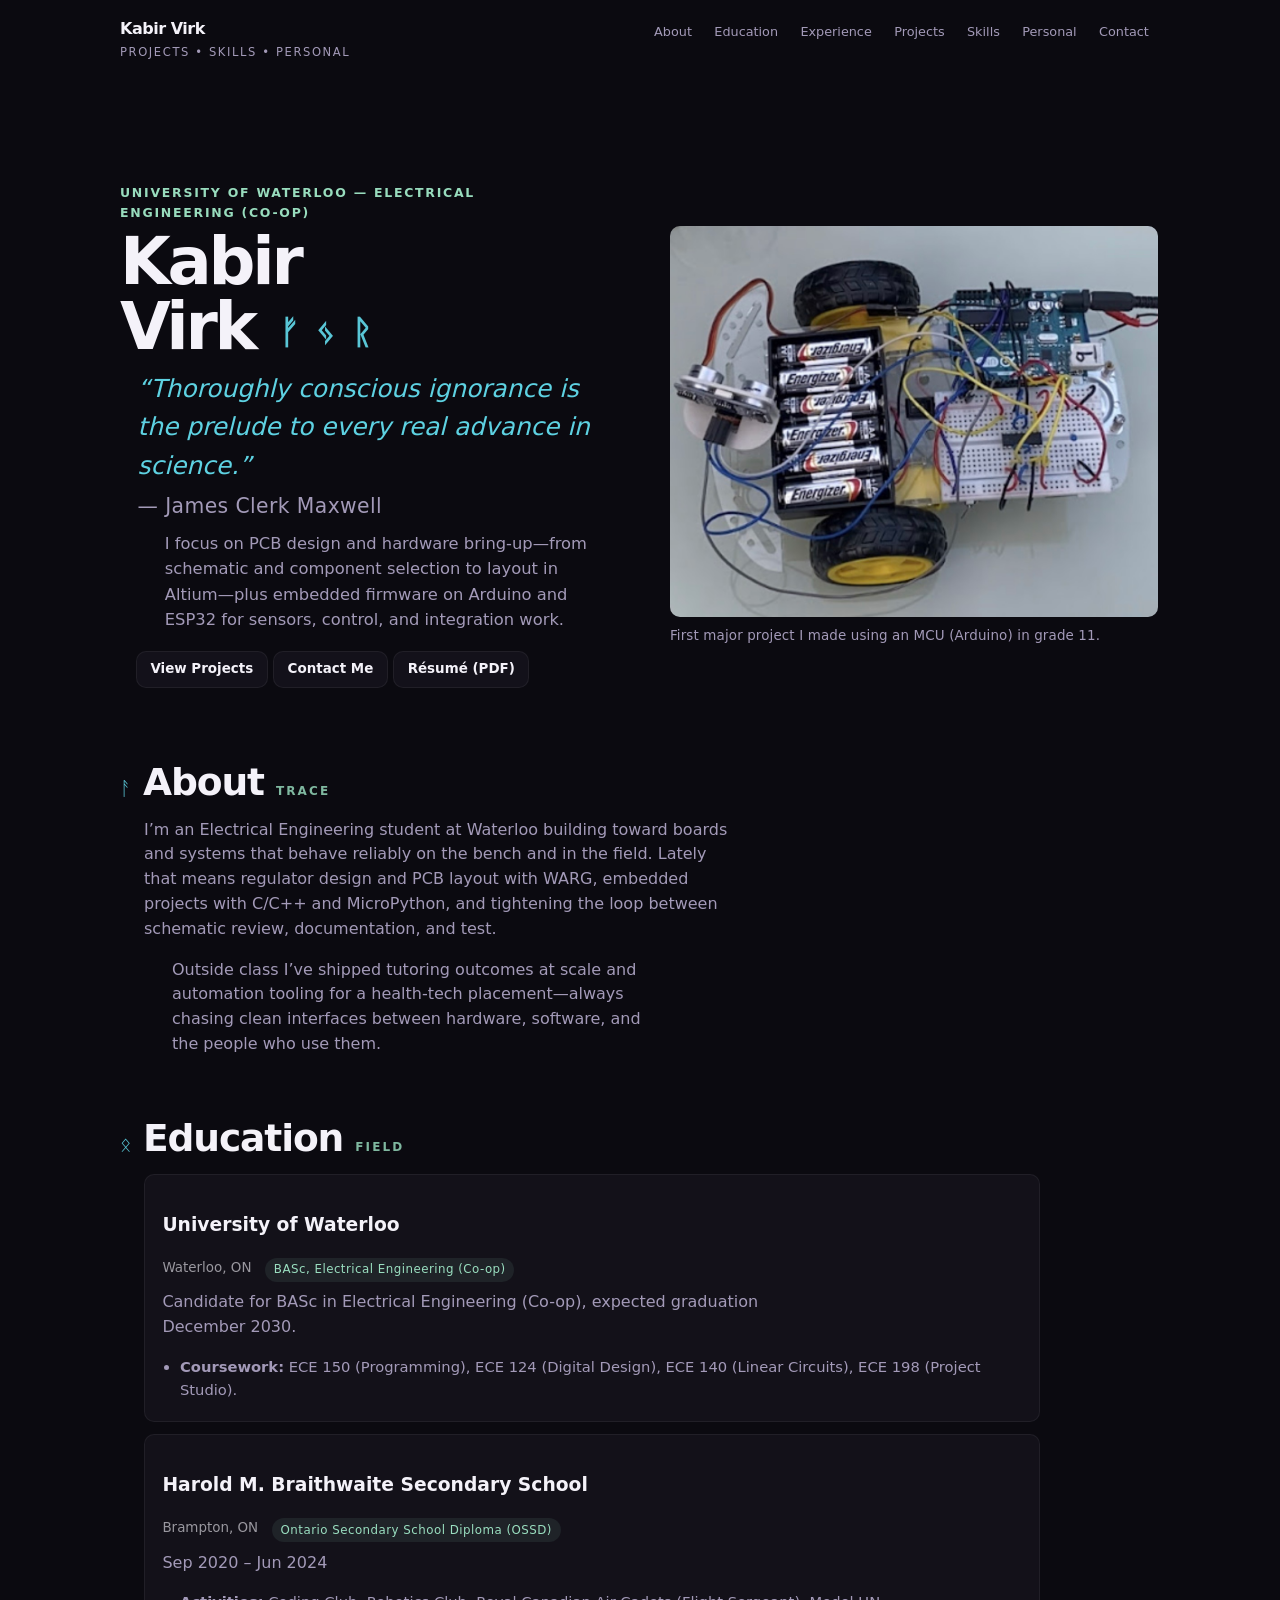
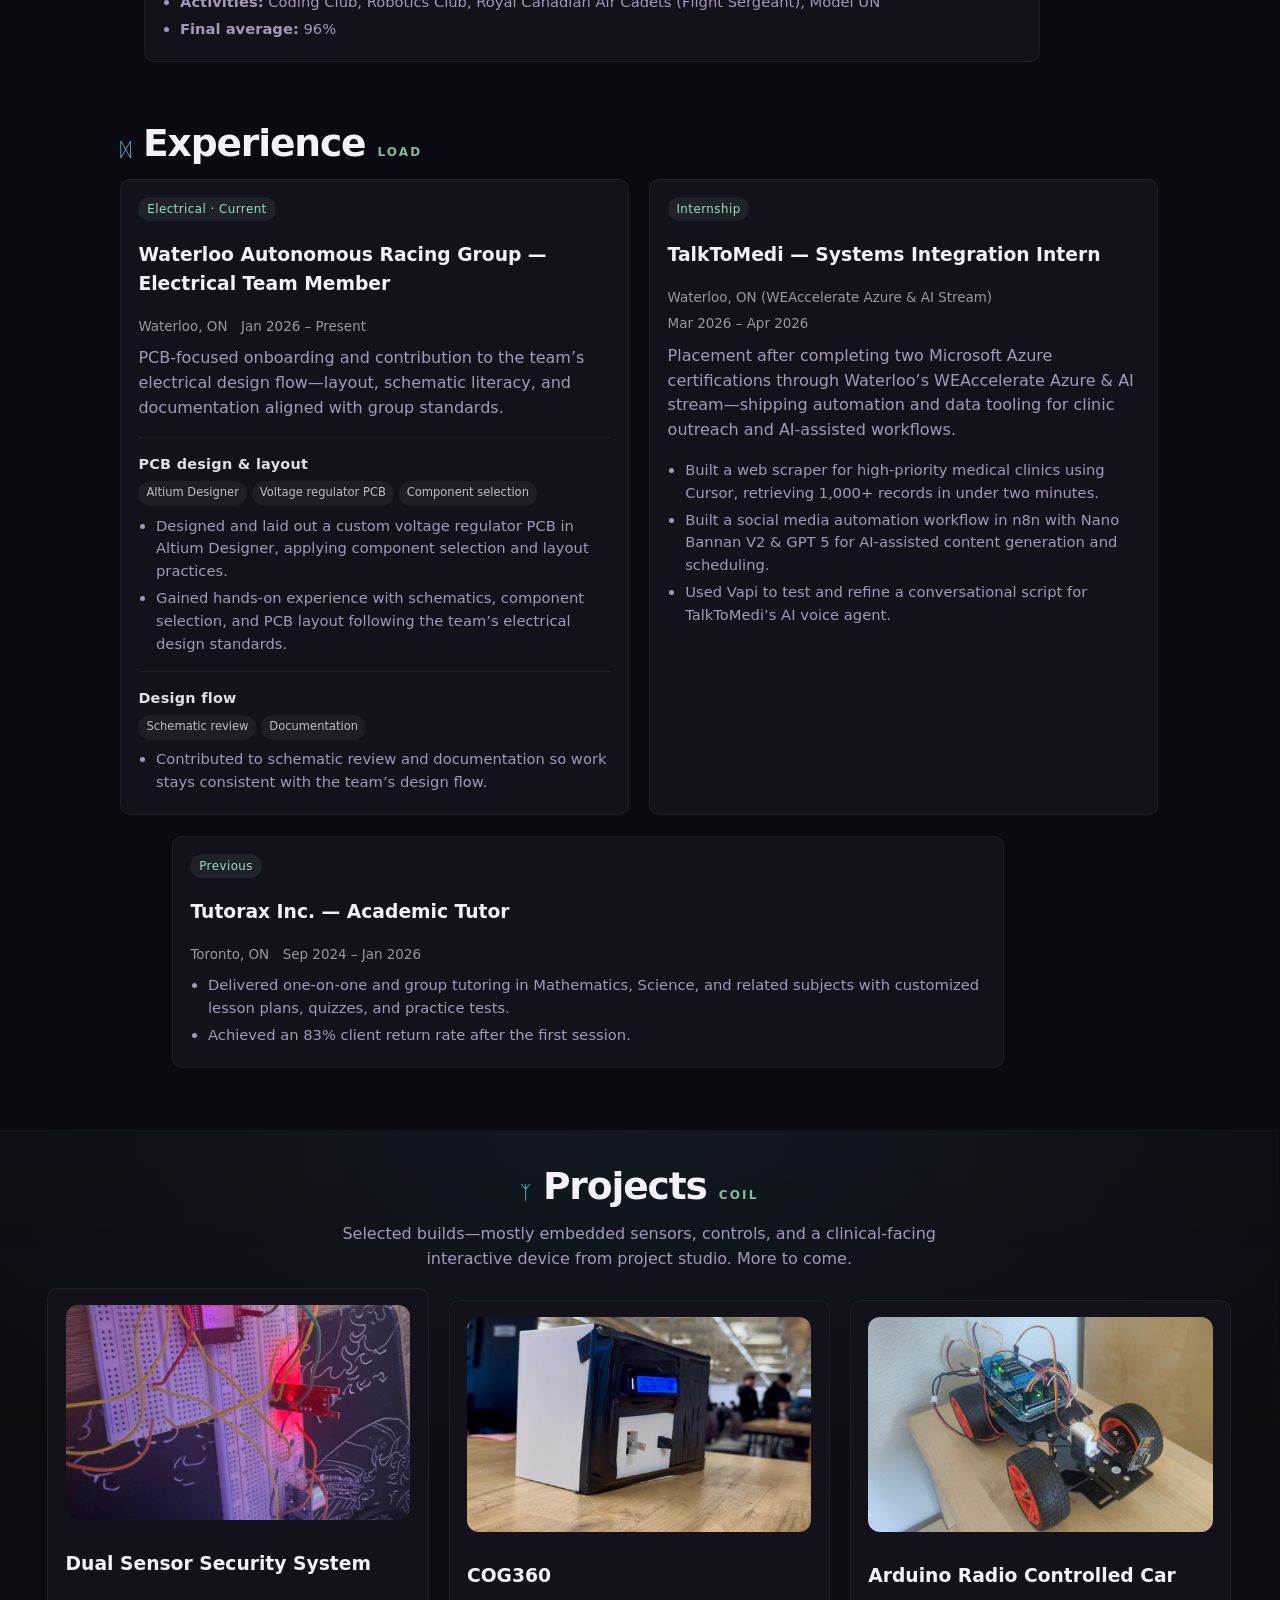
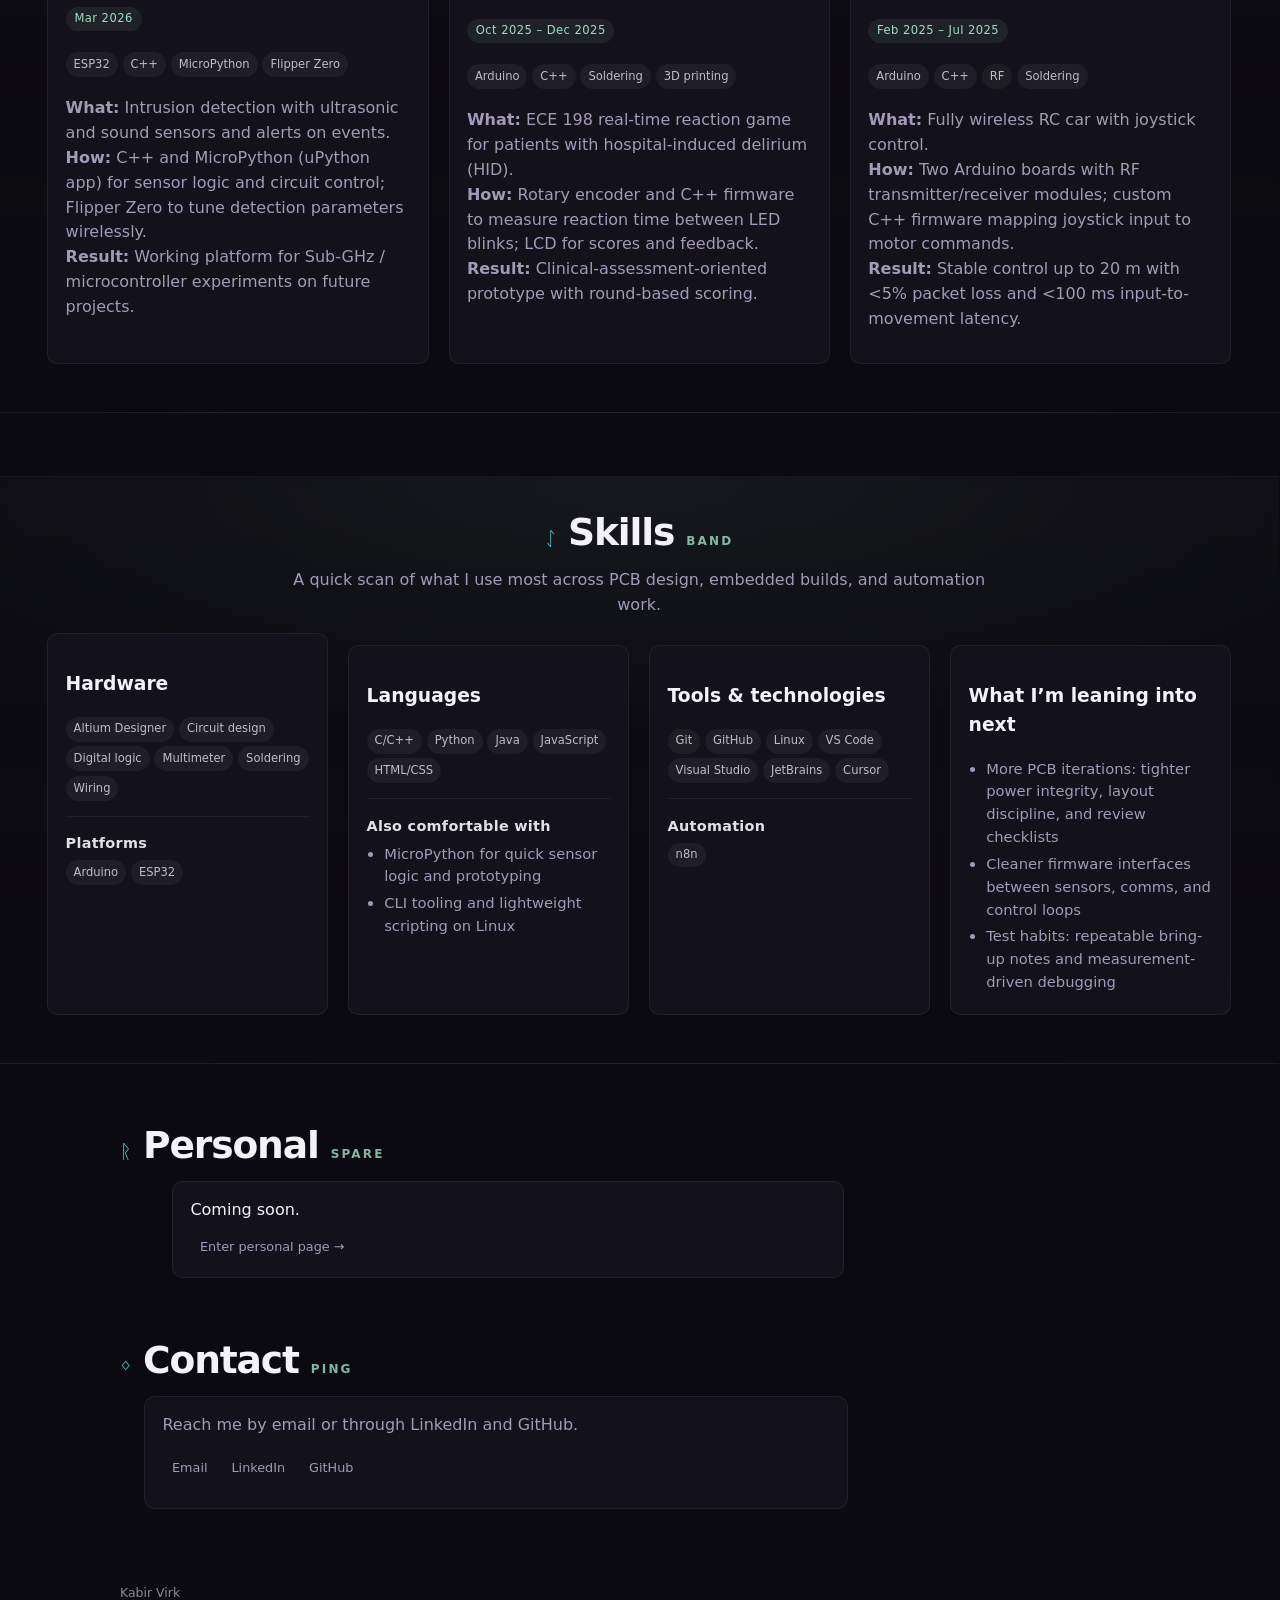
==== src/index.html @ e47cc68c "organized files" ====
<!DOCTYPE html>
<html lang="en">
<head>
  <meta charset="UTF-8"/>
  <meta name="viewport" content="width=device-width, initial-scale=1.0" />
  <title>Kabir Virk — Personal Portfolio</title>
  <link rel="icon" type="image/png" href="/images/favicon-96x96.png" sizes="96x96" />
  <link rel="icon" type="image/svg+xml" href="/images/favicon.svg" />
  <link rel="shortcut icon" href="/images/favicon.ico" />
  <link rel="apple-touch-icon" sizes="180x180" href="/images/apple-touch-icon.png" />
  <meta name="apple-mobile-web-app-title" content="Kabir Virk" />
  <link rel="manifest" href="/images/site.webmanifest" />
  <link rel="stylesheet" href="style.css" />
</head>
<body>
  <div class="wrap flow-nudge">
    <header>
      <div class="brand">
        <span class="logo">Kabir Virk</span>
        <span class="logo-sub">PROJECTS • SKILLS • PERSONAL</span>
      </div>
      <nav aria-label="Primary">
        <a class="nav-link" href="#about">About</a>
        <a class="nav-link" href="#education">Education</a>
        <a class="nav-link" href="#experience">Experience</a>
        <a class="nav-link" href="#projects">Projects</a>
        <a class="nav-link" href="#skills">Skills</a>
        <a class="nav-link" href="#personal">Personal</a>
        <a class="nav-link" href="#contact">Contact</a>
      </nav>
    </header>
    <section class="hero" aria-label="Introduction">
      <div class="hero-copy flow-nudge-alt">
        <p class="school-line">University of Waterloo — Electrical Engineering (Co-op)</p>
        <h1>
          Kabir<br />Virk
          <span class="sigil" aria-hidden="true">ᚠ ᛃ ᚱ</span> <!-- These runes are a cool thing ive seen on other websites,
          usually japenase lettering so i thought to use these ones -->
        </h1>
        <p class="quote">“Thoroughly conscious ignorance is the prelude to every real advance in science.”<br /><span class="quote-attrib">— James Clerk Maxwell</span></p>
        <p class="lede">
          I focus on PCB design and hardware bring-up—from schematic and component selection to layout in Altium—plus embedded firmware on Arduino and ESP32 for sensors, control, and integration work.
        </p>
        <div class="hero-actions">
          <a class="btn" href="#projects">View Projects</a>
          <a class="btn" href="#contact">Contact Me</a>
          <a class="btn" href="#">Résumé (PDF)</a>
        </div>
      </div>
      <div class="hero-visual">
        <figure class="hero-figure">
          <div class="hero-photo hero-photo--image zoomable" role="button" tabindex="0" aria-label="View hero image larger">
            <img
              src="../images/TEJ3.jpeg"
              alt="Grade 11 TEJ project—a hardware build using an Arduino microcontroller"
              width="1000"
              height="800"
              decoding="async"
            />
          </div>
          <figcaption class="hero-caption">
            First major project I made using an MCU (Arduino) in grade&nbsp;11.
          </figcaption>
        </figure>
      </div>
    </section>

    <main>
      <section id="about">
        <div class="section-head">
          <span class="sec-mark" aria-hidden="true">ᚨ</span>
          <h2>About</h2>
          <span class="section-tag">TRACE</span>
        </div>
        <p class="prose offset-1">
          I’m an Electrical Engineering student at Waterloo building toward boards and systems that behave reliably on the bench and in the field. Lately that means regulator design and PCB layout with WARG, embedded projects with C/C++ and MicroPython, and tightening the loop between schematic review, documentation, and test.
        </p>
        <p class="prose offset-2 narrow">
          Outside class I’ve shipped tutoring outcomes at scale and automation tooling for a health-tech placement—always chasing clean interfaces between hardware, software, and the people who use them.
        </p>
      </section>

      <section id="education">
        <div class="section-head">
          <span class="sec-mark" aria-hidden="true">ᛟ</span>
          <h2>Education</h2>
          <span class="section-tag">FIELD</span>
        </div>
        <div class="offset-1" style="max-width: 56rem;">
          <article class="card">
            <h3>University of Waterloo</h3>
            <div class="meta-row">
              <span>Waterloo, ON</span>
              <span class="pill">BASc, Electrical Engineering (Co-op)</span>
            </div>
            <p class="prose">
              Candidate for BASc in Electrical Engineering (Co-op), expected graduation December 2030.
            </p>
            <ul class="detail" style="margin-top: 0.65rem;">
              <li><strong>Coursework:</strong> ECE 150 (Programming), ECE 124 (Digital Design), ECE 140 (Linear Circuits), ECE 198 (Project Studio).</li>
            </ul>
          </article>
          <article class="card">
            <h3>Harold M. Braithwaite Secondary School</h3>
            <div class="meta-row">
              <span>Brampton, ON</span>
              <span class="pill">Ontario Secondary School Diploma (OSSD)</span>
            </div>
            <p class="prose">Sep 2020 – Jun 2024</p>
            <ul class="detail" style="margin-top: 0.65rem;">
              <li><strong>Activities:</strong> Coding Club, Robotics Club, Royal Canadian Air Cadets (Flight Sergeant), Model UN</li>
              <li><strong>Final average:</strong> 96%</li>
            </ul>
          </article>
        </div>
      </section>
      <section id="experience">
        <div class="section-head">
          <span class="sec-mark" aria-hidden="true">ᛞ</span>
          <h2>Experience</h2>
          <span class="section-tag">LOAD</span>
        </div>

        <div class="experience-top">
        <article class="card">
          <span class="pill">Electrical · Current</span>
          <h3>Waterloo Autonomous Racing Group — Electrical Team Member</h3>
          <div class="meta-row">
            <span>Waterloo, ON</span>
            <span>Jan 2026 – Present</span>
          </div>

          <p class="prose">
            PCB-focused onboarding and contribution to the team’s electrical design flow—layout, schematic literacy, and documentation aligned with group standards.
          </p>

          <div class="subblock">
            <h4>PCB design & layout</h4>
            <div class="tag-row">
              <span class="tag">Altium Designer</span>
              <span class="tag">Voltage regulator PCB</span>
              <span class="tag">Component selection</span>
            </div>
            <ul class="detail">
              <li>Designed and laid out a custom voltage regulator PCB in Altium Designer, applying component selection and layout practices.</li>
              <li>Gained hands-on experience with schematics, component selection, and PCB layout following the team’s electrical design standards.</li>
            </ul>
          </div>

          <div class="subblock">
            <h4>Design flow</h4>
            <div class="tag-row">
              <span class="tag">Schematic review</span>
              <span class="tag">Documentation</span>
            </div>
            <ul class="detail">
              <li>Contributed to schematic review and documentation so work stays consistent with the team’s design flow.</li>
            </ul>
          </div>
        </article>

        <article class="card">
          <span class="pill">Internship</span>
          <h3>TalkToMedi — Systems Integration Intern</h3>
          <div class="meta-row">
            <span>Waterloo, ON (WEAccelerate Azure &amp; AI Stream)</span>
            <span>Mar 2026 – Apr 2026</span>
          </div>
          <p class="prose">
            Placement after completing two Microsoft Azure certifications through Waterloo’s WEAccelerate Azure &amp; AI stream—shipping automation and data tooling for clinic outreach and AI-assisted workflows.
          </p>
          <ul class="detail">
            <li>Built a web scraper for high-priority medical clinics using Cursor, retrieving 1,000+ records in under two minutes.</li>
            <li>Built a social media automation workflow in n8n with Nano Bannan V2 &amp; GPT 5 for AI-assisted content generation and scheduling.</li>
            <li>Used Vapi to test and refine a conversational script for TalkToMedi’s AI voice agent.</li>
          </ul>
        </article>
        </div>

        <article class="card experience-third offset-2" style="max-width: 52rem;">
          <span class="pill">Previous</span>
          <h3>Tutorax Inc. — Academic Tutor</h3>
          <div class="meta-row">
            <span>Toronto, ON</span>
            <span>Sep 2024 – Jan 2026</span>
          </div>
          <ul class="detail">
            <li>Delivered one-on-one and group tutoring in Mathematics, Science, and related subjects with customized lesson plans, quizzes, and practice tests.</li>
            <li>Achieved an 83% client return rate after the first session.</li>
          </ul>
        </article>
      </section>

      <section id="projects" class="section-projects-band" aria-labelledby="projects-heading">
        <div class="section-projects-inner">
        <div class="section-head">
          <span class="sec-mark" aria-hidden="true">ᛉ</span>
          <h2 id="projects-heading">Projects</h2>
          <span class="section-tag">COIL</span>
        </div>

        <p class="prose projects-lede">
          Selected builds—mostly embedded sensors, controls, and a clinical-facing interactive device from project studio. More to come.
        </p>

        <div class="grid projects-grid">
          <article class="card project">
            <div class="thumb thumb--image zoomable" role="button" tabindex="0" aria-label="View project image larger: Dual Sensor Security System">
              <img
                src="../images/security.jpeg"
                alt="Dual sensor security system prototype with ultrasonic and audio sensing"
                width="800"
                height="500"
                loading="lazy"
                decoding="async"
              />
            </div>
            <h3>Dual Sensor Security System</h3>
            <div class="meta-row" style="margin-bottom: 0.35rem;">
              <span class="pill" style="font-size: 0.72rem;">Mar 2026</span>
            </div>
            <div class="tag-row">
              <span class="tag">ESP32</span>
              <span class="tag">C++</span>
              <span class="tag">MicroPython</span>
              <span class="tag">Flipper Zero</span>
            </div>
            <p class="prose">
              <strong>What:</strong> Intrusion detection with ultrasonic and sound sensors and alerts on events.<br />
              <strong>How:</strong> C++ and MicroPython (uPython app) for sensor logic and circuit control; Flipper Zero to tune detection parameters wirelessly.<br />
              <strong>Result:</strong> Working platform for Sub-GHz / microcontroller experiments on future projects.
            </p>
          </article>

          <article class="card project">
            <div class="thumb thumb--image zoomable" role="button" tabindex="0" aria-label="View project image larger: COG360">
              <img
                src="../images/Cog360.jpeg"
                alt="COG360 reaction-time game device with rotary encoder and display"
                width="800"
                height="500"
                loading="lazy"
                decoding="async"
              />
            </div>
            <h3>COG360</h3>
            <div class="meta-row" style="margin-bottom: 0.35rem;">
              <span class="pill" style="font-size: 0.72rem;">Oct 2025 – Dec 2025</span>
            </div>
            <div class="tag-row">
              <span class="tag">Arduino</span>
              <span class="tag">C++</span>
              <span class="tag">Soldering</span>
              <span class="tag">3D printing</span>
            </div>
            <p class="prose">
              <strong>What:</strong> ECE 198 real-time reaction game for patients with hospital-induced delirium (HID).<br />
              <strong>How:</strong> Rotary encoder and C++ firmware to measure reaction time between LED blinks; LCD for scores and feedback.<br />
              <strong>Result:</strong> Clinical-assessment-oriented prototype with round-based scoring.
            </p>
          </article>

          <article class="card project">
            <div class="thumb thumb--image zoomable" role="button" tabindex="0" aria-label="View project image larger: Arduino Radio Controlled Car">
              <img
                src="../images/Radio.jpeg"
                alt="Arduino-based radio controlled car build"
                width="800"
                height="500"
                loading="lazy"
                decoding="async"
              />
            </div>
            <h3>Arduino Radio Controlled Car</h3>
            <div class="meta-row" style="margin-bottom: 0.35rem;">
              <span class="pill" style="font-size: 0.72rem;">Feb 2025 – Jul 2025</span>
            </div>
            <div class="tag-row">
              <span class="tag">Arduino</span>
              <span class="tag">C++</span>
              <span class="tag">RF</span>
              <span class="tag">Soldering</span>
            </div>
            <p class="prose">
              <strong>What:</strong> Fully wireless RC car with joystick control.<br />
              <strong>How:</strong> Two Arduino boards with RF transmitter/receiver modules; custom C++ firmware mapping joystick input to motor commands.<br />
              <strong>Result:</strong> Stable control up to 20&nbsp;m with &lt;5% packet loss and &lt;100&nbsp;ms input-to-movement latency.
            </p>
          </article>
        </div>
        </div>
      </section>

      <section id="skills" class="section-skills-band" aria-labelledby="skills-heading">
        <div class="section-skills-inner">
          <div class="section-head">
            <span class="sec-mark" aria-hidden="true">ᛇ</span>
            <h2 id="skills-heading">Skills</h2>
            <span class="section-tag">BAND</span>
          </div>

          <p class="prose skills-lede">
            A quick scan of what I use most across PCB design, embedded builds, and automation work.
          </p>

          <div class="grid skills-grid">
            <div class="card">
              <h3>Hardware</h3>
              <div class="tag-row">
                <span class="tag">Altium Designer</span>
                <span class="tag">Circuit design</span>
                <span class="tag">Digital logic</span>
                <span class="tag">Multimeter</span>
                <span class="tag">Soldering</span>
                <span class="tag">Wiring</span>
              </div>
              <div class="subblock">
                <h4>Platforms</h4>
                <div class="tag-row" style="margin-bottom: 0;">
                  <span class="tag">Arduino</span>
                  <span class="tag">ESP32</span>
                </div>
              </div>
            </div>

            <div class="card">
              <h3>Languages</h3>
              <div class="tag-row">
                <span class="tag">C/C++</span>
                <span class="tag">Python</span>
                <span class="tag">Java</span>
                <span class="tag">JavaScript</span>
                <span class="tag">HTML/CSS</span>
              </div>
              <div class="subblock">
                <h4>Also comfortable with</h4>
                <ul class="detail" style="margin-top: 0.35rem;">
                  <li>MicroPython for quick sensor logic and prototyping</li>
                  <li>CLI tooling and lightweight scripting on Linux</li>
                </ul>
              </div>
            </div>

            <div class="card">
              <h3>Tools &amp; technologies</h3>
              <div class="tag-row">
                <span class="tag">Git</span>
                <span class="tag">GitHub</span>
                <span class="tag">Linux</span>
                <span class="tag">VS Code</span>
                <span class="tag">Visual Studio</span>
                <span class="tag">JetBrains</span>
                <span class="tag">Cursor</span>
              </div>
              <div class="subblock">
                <h4>Automation</h4>
                <div class="tag-row" style="margin-bottom: 0;">
                  <span class="tag">n8n</span>
                </div>
              </div>
            </div>

            <div class="card">
              <h3>What I’m leaning into next</h3>
              <ul class="detail" style="margin-top: 0.35rem;">
                <li>More PCB iterations: tighter power integrity, layout discipline, and review checklists</li>
                <li>Cleaner firmware interfaces between sensors, comms, and control loops</li>
                <li>Test habits: repeatable bring-up notes and measurement-driven debugging</li>
              </ul>
            </div>
          </div>
        </div>
      </section>

      <section id="personal">
        <div class="section-head">
          <span class="sec-mark" aria-hidden="true">ᚱ</span>
          <h2>Personal</h2>
          <span class="section-tag">SPARE</span>
        </div>
        <div class="card offset-2" style="max-width: 42rem;">
          <p style="margin:0 0 0.55rem;">Coming soon.</p>
          <a class="nav-link" href="personal.html" aria-label="Open personal page">
            Enter personal page &rarr;
          </a>
        </div>
      </section>

      <section id="contact">
        <div class="section-head">
          <span class="sec-mark" aria-hidden="true">ᛜ</span>
          <h2>Contact</h2>
          <span class="section-tag">PING</span>
        </div>
        <div class="card offset-1" style="max-width: 44rem;">
          <p class="prose">Reach me by email or through LinkedIn and GitHub.</p>
          <div class="tag-row">
            <a class="nav-link" href="mailto:kabir.virk@uwaterloo.ca">Email</a>
            <a class="nav-link" href="https://linkedin.com/in/kabir-virk" rel="noopener noreferrer">LinkedIn</a>
            <a class="nav-link" href="https://github.com/kabirvirk1206" rel="noopener noreferrer">GitHub</a>
          </div>
        </div>
      </section>
    </main>

    <footer>
      <p class="footer-note">Kabir Virk </p>
    </footer>
  </div>

  <dialog id="photo-lightbox" class="photo-lightbox" aria-label="Expanded photo">
    <div class="photo-lightbox-panel">
      <button type="button" class="photo-lightbox-close" aria-label="Close">&times;</button>
      <img class="photo-lightbox-img" src="" alt="" tabindex="-1" />
      <p class="photo-lightbox-caption" hidden></p>
    </div>
  </dialog>

  <script src="script.js"></script>
</body>
</html>
---- src/style.css ----
:root {
    --bg: #0b0a10;
    --bg-elevated: #14121b;
    --text: #f4f2f9;
    --text-muted: #a39ab8;
    --accent: #a7f3d0;
    --accent-dim: #67e8f9;
    --accent-soft: rgba(103, 232, 249, 0.14);
    --radius: 10px;
    --font: system-ui, -apple-system, "Segoe UI", Roboto, sans-serif;
    --max: 1080px;
  }

  *, *::before, *::after { 
    box-sizing: border-box; 
}

  body {
    margin: 0;
    font-family: var(--font);
    background: var(--bg);
    color: var(--text);
    line-height: 1.55;
    -webkit-font-smoothing: antialiased;
    overflow-x: clip;
  }

  /* Prevent oversized media from widening layout (grid/flex min-width:auto) */
  img,
  video {
    max-width: 100%;
    height: auto;
  }

  a { 
    
    color: inherit; text-decoration: none; 

}

  .wrap {
    max-width: var(--max);
    margin: 0 auto;
    padding: 0 1.35rem 3.75rem;
  }


  .flow-nudge { 

    padding-left: clamp(0px, 3vw, 1.25rem);

}
  .flow-nudge-alt {
    
    padding-right: clamp(0px, 4vw, 2rem); margin-left: auto;

}

  header {
    padding: 1.05rem 0;
    display: flex;
    align-items: flex-start;
    justify-content: space-between;
    gap: 1rem;
    flex-wrap: wrap;
  }

  .brand { 
    
    display: flex; flex-direction: column; gap: 0.15rem; 

}
  .logo { 
    
    font-weight: 720; letter-spacing: -0.03em; font-size: 1rem; 

}
  .logo-sub {
    font-size: 0.72rem;
    letter-spacing: 0.14em;
    text-transform: uppercase;
    color: var(--text-muted);
  }

  nav {
    display: flex;
    flex-wrap: wrap;
    gap: 0.2rem;
    justify-content: flex-end;
    max-width: min(100%, 42rem);
  }

  /* ensures we get the hover effect*/
  .nav-link {
    display: inline-block;
    padding: 0.32rem 0.6rem;
    border-radius: 6px;
    color: var(--text-muted);
    font-size: 0.8rem;
    font-weight: 520;
    transition: color 0.12s ease, background 0.12s ease, transform 0.12s ease;
  }

  .nav-link:hover, .nav-link:focus-visible {
    color: var(--text);
    background: var(--accent-soft);
    outline: none;
    transform: translateY(-1px);
  }

  .hero {
    display: grid;
    gap: 1.85rem;
    padding: 2.65rem 0 0.75rem;
    align-items: start;
  }

  .hero-copy,
  .hero-visual {
    /* Critical: lets columns shrink below intrinsic image/min-content width */
    min-width: 0;
    max-width: 100%;
  }

  .hero-visual {
    justify-self: stretch;
  }

  @media (min-width: 920px) {
    .hero {
      grid-template-columns: minmax(0, 1.02fr) minmax(0, 0.98fr);
      gap: 2.6rem;
      align-items: center;
    }
    
    /* ensures the visual is on the right and the copy is on the left*/
    .hero-visual { order: 2; }
    .hero-copy { order: 1; }
  }

  .school-line {
    margin: 0 0 0.45rem;
    font-size: 0.78rem;
    font-weight: 700;
    letter-spacing: 0.14em;
    text-transform: uppercase;
    color: rgba(167, 243, 208, 0.9);
  }

  h1 {
    margin: 0 0 0.35rem;
    font-size: clamp(2.6rem, 7vw, 4.1rem);
    font-weight: 780;
    letter-spacing: -0.05em;
    line-height: 0.98;
    max-width: 12ch;
  }

  .sigil {
    display: inline-flex;
    gap: 0.45rem;
    margin-left: 0.25rem;
    font-size: 0.5em;
    font-weight: 600;
    letter-spacing: 0.08em;
    color: rgba(103, 232, 249, 0.85);
    user-select: none;
    transform: translateY(-0.15em);
  }

  .quote {
    margin: 0.75rem 0 0.55rem;
    font-size: clamp(1.15rem, 2.6vw, 1.55rem);
    font-style: italic;
    color: rgba(103, 232, 249, 0.9);
    max-width: min(38ch, 100%);
    margin-left: clamp(0px, 3vw, 1.1rem);
  }

  .quote-attrib {
    display: block;
    margin-top: 0.35rem;
    font-size: 0.82em;
    font-style: normal;
    font-weight: 520;
    color: var(--text-muted);
    letter-spacing: 0.02em;
  }

  .lede {
    margin: 0 0 1.2rem;
    font-size: 1.02rem;
    color: var(--text-muted);
    max-width: 46ch;
    margin-left: clamp(0px, 6vw, 2.8rem);
  }

  .hero-actions {
    display: flex;
    flex-wrap: wrap;
    gap: 0.35rem;
    margin-left: clamp(0px, 2.5vw, 1rem);
  }

  .btn {
    display: inline-block;
    padding: 0.5rem 0.9rem;
    border-radius: 10px;
    font-size: 0.84rem;
    font-weight: 700;
    color: var(--text);
    background: rgba(20, 18, 27, 0.9);
    box-shadow: 0 0 0 1px rgba(255,255,255,0.06) inset;
    transition: background 0.12s ease, transform 0.12s ease, box-shadow 0.12s ease;
  }

  .btn:hover, .btn:focus-visible {
    background: rgba(103, 232, 249, 0.12);
    transform: translateY(-1px);
    outline: none;
    box-shadow: 0 0 0 1px rgba(103, 232, 249, 0.35) inset;
  }

  /* this makes the photo look better as its first thing people see */
  .hero-photo {
    width: 100%;
    aspect-ratio: 5 / 4;
    border-radius: var(--radius);
    background:
      radial-gradient(circle at 70% 25%, rgba(103, 232, 249, 0.16), transparent 55%),
      radial-gradient(circle at 25% 75%, rgba(167, 243, 208, 0.14), transparent 52%),
      linear-gradient(200deg, rgba(255,255,255,0.05), rgba(20,18,27,0.96));
    display: flex;
    align-items: flex-end;
    padding: 1rem 1.1rem;
    color: rgba(244, 242, 249, 0.65);
    font-size: 0.72rem;
    letter-spacing: 0.08em;
    text-transform: uppercase;
    transform: rotate(0.35deg);
  }

  .hero-figure {
    margin: 0;
    width: 100%;
    max-width: 100%;
    min-width: 0;
  }

  .hero-photo.hero-photo--image {
    display: block;
    padding: 0;
    position: relative;
    overflow: hidden;
    transform: none;
    box-shadow: 0 0 0 1px rgba(255, 255, 255, 0.06) inset;
    /* Fixed frame: sizing does not depend on raw photo dimensions */
    aspect-ratio: 5 / 4;
    width: 100%;
    max-width: 100%;
    min-height: 0;
    min-width: 0;
  }

  .hero-photo--image img {
    position: absolute;
    inset: 0;
    width: 100%;
    height: 100%;
    max-width: none;
    margin: 0;
    object-fit: cover;
    object-position: center;
    display: block;
  }

  .hero-caption {
    margin: 0.65rem 0 0;
    font-size: 0.84rem;
    line-height: 1.38;
    color: var(--text-muted);
    letter-spacing: 0.01em;
  }


  section {
    margin-top: clamp(2.6rem, 5vw, 3.9rem);
    scroll-margin-top: 1.2rem;
  }

  .section-head {
    display: flex;
    align-items: baseline;
    flex-wrap: wrap;
    gap: 0.55rem 0.75rem;
    margin: 0 0 1rem;
  }

  .section-head h2 {
    margin: 0;
    font-size: clamp(1.65rem, 3.8vw, 2.35rem);
    font-weight: 760;
    letter-spacing: -0.03em;
    line-height: 1.04;
  }

  .section-tag {
    font-size: 0.75rem;
    font-weight: 700;
    letter-spacing: 0.18em;
    text-transform: uppercase;
    color: rgba(167, 243, 208, 0.75);
    user-select: none;
  }

  .sec-mark {
    display: inline-flex;
    align-items: center;
    justify-content: center;
    color: rgba(103, 232, 249, 0.85);
    font-size: 1.2rem;
    line-height: 1;
    user-select: none;
  }

  .prose {
    margin: 0 0 1rem;
    color: var(--text-muted);
    font-size: 1rem;
    max-width: 64ch;
  }

  .offset-1 { 

    margin-left: clamp(0px, 4vw, 1.5rem); max-width: 58ch; 
  
  }


  .offset-2 {
     
    margin-left: clamp(0px, 8vw, 3.25rem); max-width: 54ch; 

    }


  .narrow {

    max-width: 48ch; 

    }

  
  .card {
    background: rgba(20, 18, 27, 0.92);
    border-radius: var(--radius);
    padding: 1.05rem 1.15rem;
    box-shadow: 0 0 0 1px rgba(255,255,255,0.06) inset;
    transition: transform 0.12s ease, background 0.12s ease;
  }

  .card:hover {
    
    transform: translateY(-1px); background: rgba(20, 18, 27, 0.98);
  
  }
  
    .card + .card {
    
    margin-top: 0.75rem; 
  
  }

  .meta-row {
    display: flex;
    flex-wrap: wrap;
    gap: 0.35rem 0.85rem;
    font-size: 0.84rem;
    color: rgba(244, 242, 249, 0.6);
    margin-bottom: 0.55rem;
  }

  .pill {
    display: inline-block;
    padding: 0.18rem 0.55rem;
    border-radius: 999px;
    font-size: 0.74rem;
    letter-spacing: 0.04em;
    color: rgba(167, 243, 208, 0.9);
    background: rgba(167, 243, 208, 0.08);
  }

  .subblock {
    margin-top: 0.95rem;
    padding-top: 0.95rem;
    border-top: 1px solid rgba(255,255,255,0.06);
  }

  .subblock h4 {
    margin: 0 0 0.35rem;
    font-size: 0.9rem;
    font-weight: 720;
    letter-spacing: 0.02em;
    color: rgba(244, 242, 249, 0.92);
  }

  ul.detail {
    margin: 0.35rem 0 0;
    padding-left: 1.1rem;
    color: var(--text-muted);
    font-size: 0.92rem;
  }

  ul.detail li {
    
    margin: 0.25rem 0;
  
  }

  .tag-row {
    display: flex;
    flex-wrap: wrap;
    gap: 0.3rem;
    margin: 0.35rem 0 0.55rem;
  }

  .tag {
    font-size: 0.72rem;
    padding: 0.22rem 0.5rem;
    border-radius: 999px;
    color: rgba(244, 242, 249, 0.75);
    background: rgba(255,255,255,0.05);
  }

  .grid {
    display: grid;
    gap: 0.85rem;
  }

  @media (min-width: 720px) { 
    
    .grid-2 { 
      grid-template-columns: 1fr 1fr; 
    } 
  
  }

  /* Full-bleed projects band: breaks out of .wrap so cards use viewport width */
  .section-projects-band {
    width: 100vw;
    margin-left: calc(50% - 50vw);
    box-sizing: border-box;
    padding: clamp(1.25rem, 4vw, 2.25rem) clamp(1rem, 5vw, 3rem) clamp(1.75rem, 5vw, 3rem);
    background:
      radial-gradient(ellipse 120% 80% at 50% 0%, rgba(103, 232, 249, 0.06), transparent 55%),
      linear-gradient(180deg, rgba(20, 18, 27, 0.2), rgba(11, 10, 16, 0.65));
    border-top: 1px solid rgba(255, 255, 255, 0.05);
    border-bottom: 1px solid rgba(255, 255, 255, 0.05);
  }

  .section-projects-inner {
    width: 100%;
    max-width: min(1600px, 100%);
    margin-left: auto;
    margin-right: auto;
  }

  .section-projects-band .section-head {
    justify-content: center;
    text-align: center;
  }

  .projects-lede {
    max-width: 64ch;
    margin-left: auto;
    margin-right: auto;
    text-align: center;
  }

  .projects-grid {
    width: 100%;
    max-width: none;
    margin-top: 0.35rem;
    gap: clamp(0.85rem, 2vw, 1.25rem);
    align-items: stretch;
  }

  .projects-grid > .project {
    /* Same fix as hero: intrinsic image width must not expand the column */
    min-width: 0;
    width: 100%;
    max-width: 100%;
  }

  @media (min-width: 640px) {
    .projects-grid {
      grid-template-columns: repeat(2, minmax(0, 1fr));
    }
  }

  @media (min-width: 1100px) {
    .projects-grid {
      grid-template-columns: repeat(3, minmax(0, 1fr));
    }
  }

  /* Full-bleed skills band (matches Projects behavior) */
  .section-skills-band {
    width: 100vw;
    margin-left: calc(50% - 50vw);
    box-sizing: border-box;
    padding: clamp(1.25rem, 4vw, 2.25rem) clamp(1rem, 5vw, 3rem) clamp(1.75rem, 5vw, 3rem);
    background:
      radial-gradient(ellipse 120% 80% at 50% 0%, rgba(167, 243, 208, 0.06), transparent 55%),
      linear-gradient(180deg, rgba(20, 18, 27, 0.18), rgba(11, 10, 16, 0.62));
    border-top: 1px solid rgba(255, 255, 255, 0.05);
    border-bottom: 1px solid rgba(255, 255, 255, 0.05);
  }

  .section-skills-inner {
    width: 100%;
    max-width: min(1600px, 100%);
    margin-left: auto;
    margin-right: auto;
  }

  .section-skills-band .section-head {
    justify-content: center;
    text-align: center;
  }

  .skills-lede {
    max-width: 70ch;
    margin-left: auto;
    margin-right: auto;
    text-align: center;
  }

  .skills-grid {
    width: 100%;
    max-width: none;
    gap: clamp(0.85rem, 2vw, 1.25rem);
  }

  @media (min-width: 720px) {
    .skills-grid {
      grid-template-columns: repeat(2, minmax(0, 1fr));
    }
  }

  @media (min-width: 1100px) {
    .skills-grid {
      grid-template-columns: repeat(4, minmax(0, 1fr));
    }
  }

  .project { 
    
    display: flex; 
    flex-direction: column; 
    gap: 0.65rem; 
  
  }

  .project .prose {
    max-width: none;
  }

  .thumb {
    width: 100%;
    max-width: 100%;
    aspect-ratio: 16 / 10;
    border-radius: 12px;
    background:
      radial-gradient(circle at 30% 30%, rgba(103, 232, 249, 0.14), transparent 55%),
      linear-gradient(145deg, rgba(255,255,255,0.05), rgba(20,18,27,0.96));
    display: flex;
    align-items: center;
    justify-content: center;
    color: rgba(244, 242, 249, 0.55);
    font-size: 0.78rem;
    letter-spacing: 0.06em;
    text-transform: uppercase;
    min-width: 0;
    flex-shrink: 0;
  }

  .thumb.thumb--image {
    padding: 0;
    overflow: hidden;
    box-shadow: 0 0 0 1px rgba(255, 255, 255, 0.06) inset;
    position: relative;
  }

  .thumb--image img {
    position: absolute;
    inset: 0;
    width: 100%;
    height: 100%;
    max-width: none;
    margin: 0;
    object-fit: cover;
    object-position: center;
    display: block;
  }

  footer {
    margin-top: 3.25rem;
    padding-top: 1.35rem;
    color: rgba(244, 242, 249, 0.55);
  }

  .footer-note { 
    
    margin: 0; 
    font-size: 0.78rem;
  
  }

  .zoomable {
    cursor: zoom-in;
  }

  .zoomable:focus-visible {
    outline: 2px solid var(--accent-dim);
    outline-offset: 3px;
  }

  .experience-top {
    display: grid;
    gap: clamp(0.85rem, 2.2vw, 1.25rem);
    align-items: stretch;
  }

  @media (min-width: 820px) {
    .experience-top {
      grid-template-columns: minmax(0, 1fr) minmax(0, 1fr);
    }
  }

  .experience-top > .card {
    margin-left: 0;
    margin-top: 0;
    max-width: none;
  }

  .experience-top > .card + .card {
    margin-top: 0;
  }

  #experience > .experience-top + .experience-third {
    margin-top: clamp(0.95rem, 3vw, 1.35rem);
  }

  .photo-lightbox {
    margin: 0;
    padding: clamp(1rem, 5vw, 2.75rem);
    border: none;
    box-sizing: border-box;
    width: 100%;
    max-width: 100vw;
    height: 100%;
    max-height: 100vh;
    overflow: auto;
    background: transparent;
  }

  .photo-lightbox::backdrop {
    background: rgba(5, 4, 8, 0.93);
  }

  .photo-lightbox-panel {
    margin: auto;
    display: flex;
    flex-direction: column;
    align-items: center;
    gap: 0.85rem;
    padding: clamp(2.5rem, 6vw, 3.25rem) clamp(1rem, 4vw, 1.75rem);
    position: relative;
    border-radius: 14px;
    background: rgba(16, 14, 22, 0.55);
    box-shadow: 0 0 0 1px rgba(255, 255, 255, 0.08);
    max-width: min(1320px, 100%);
  }

  .photo-lightbox-close {
    position: absolute;
    top: 0.5rem;
    right: 0.5rem;
    appearance: none;
    border: none;
    cursor: pointer;
    padding: 0.35rem 0.58rem;
    margin: 0;
    border-radius: 8px;
    font-size: 1.65rem;
    font-weight: 300;
    line-height: 1;
    color: var(--text);
    background: rgba(255, 255, 255, 0.08);
    transition: background 0.12s ease;
  }

  .photo-lightbox-close:hover,
  .photo-lightbox-close:focus-visible {
    background: rgba(167, 243, 208, 0.2);
    outline: none;
  }

  .photo-lightbox-img {
    display: block;
    margin: 0;
    max-width: min(1180px, 88vw);
    max-height: min(78vh, 860px);
    width: auto;
    height: auto;
    object-fit: contain;
    border-radius: 10px;
    box-shadow: 0 12px 40px rgba(0, 0, 0, 0.38);
  }

  .photo-lightbox-caption {
    margin: 0;
    padding: 0 0.5rem;
    text-align: center;
    font-size: 0.95rem;
    color: var(--text-muted);
    max-width: 54ch;
  }
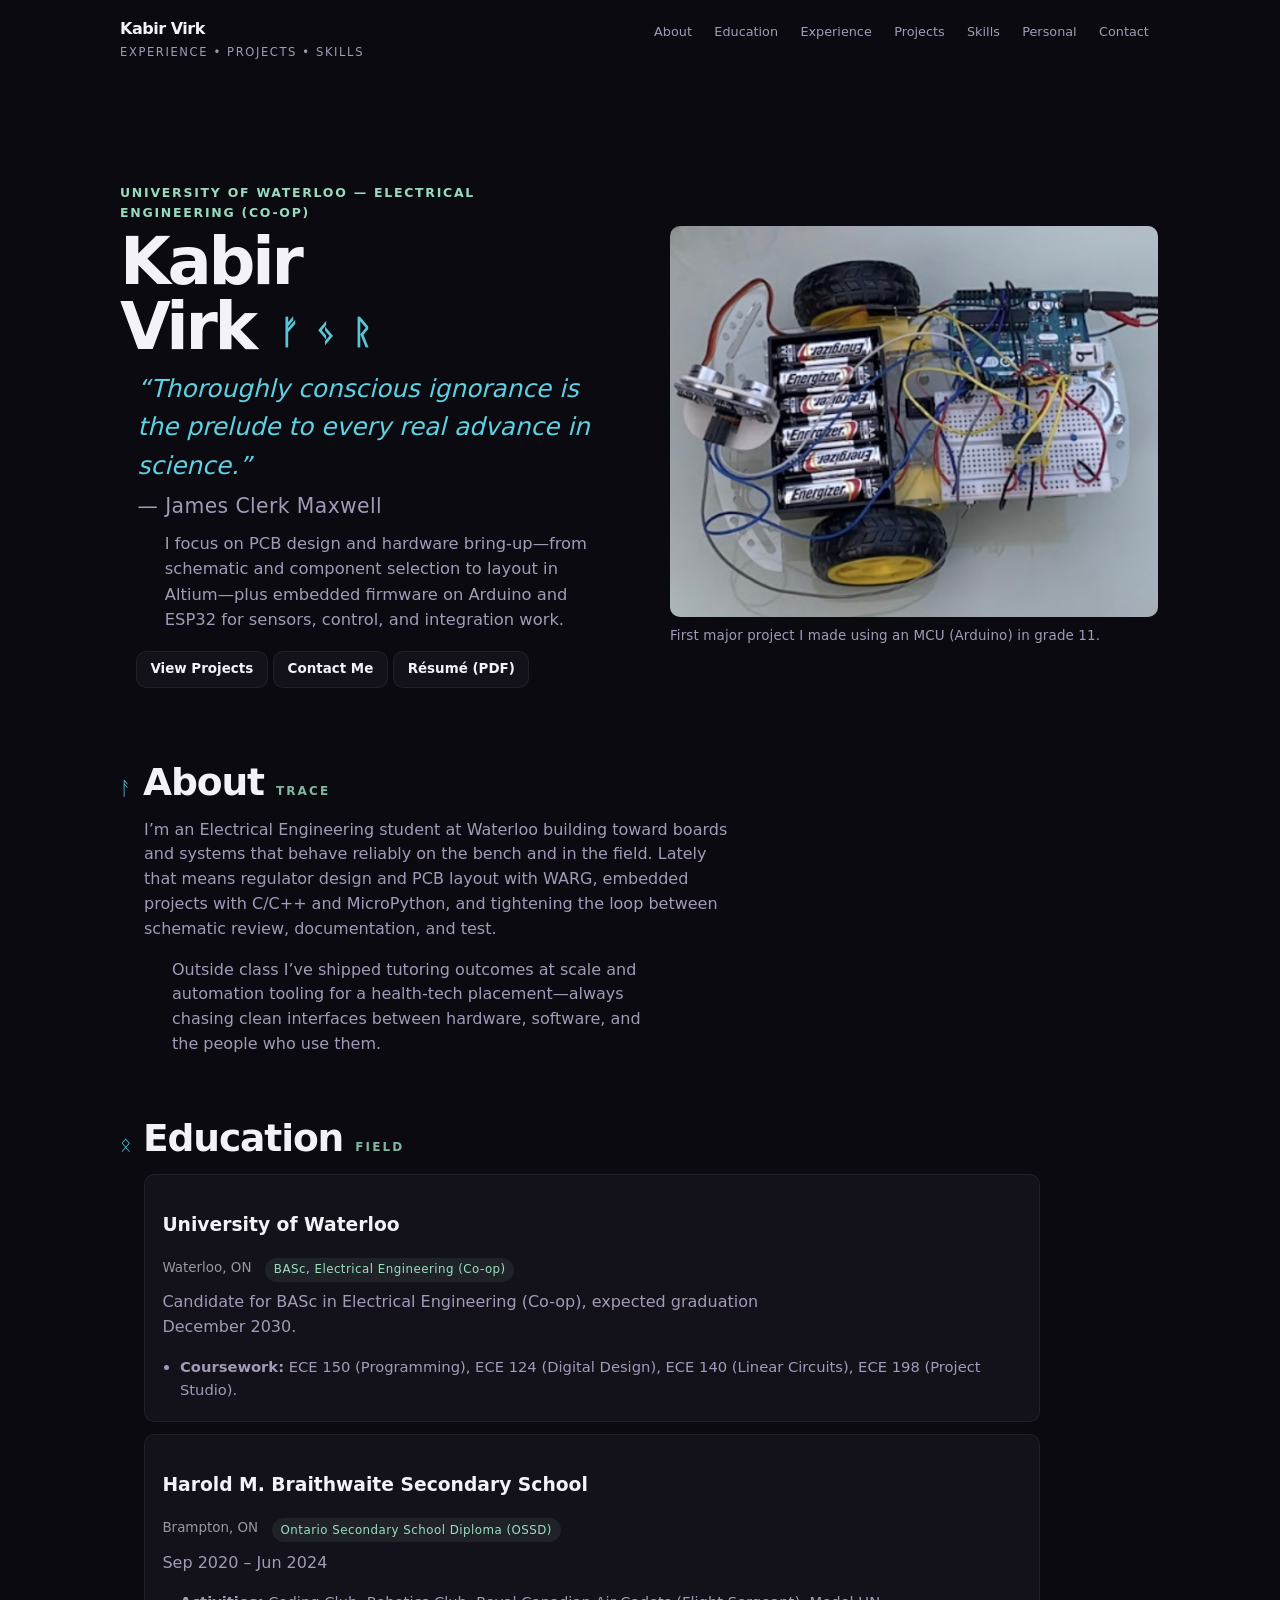
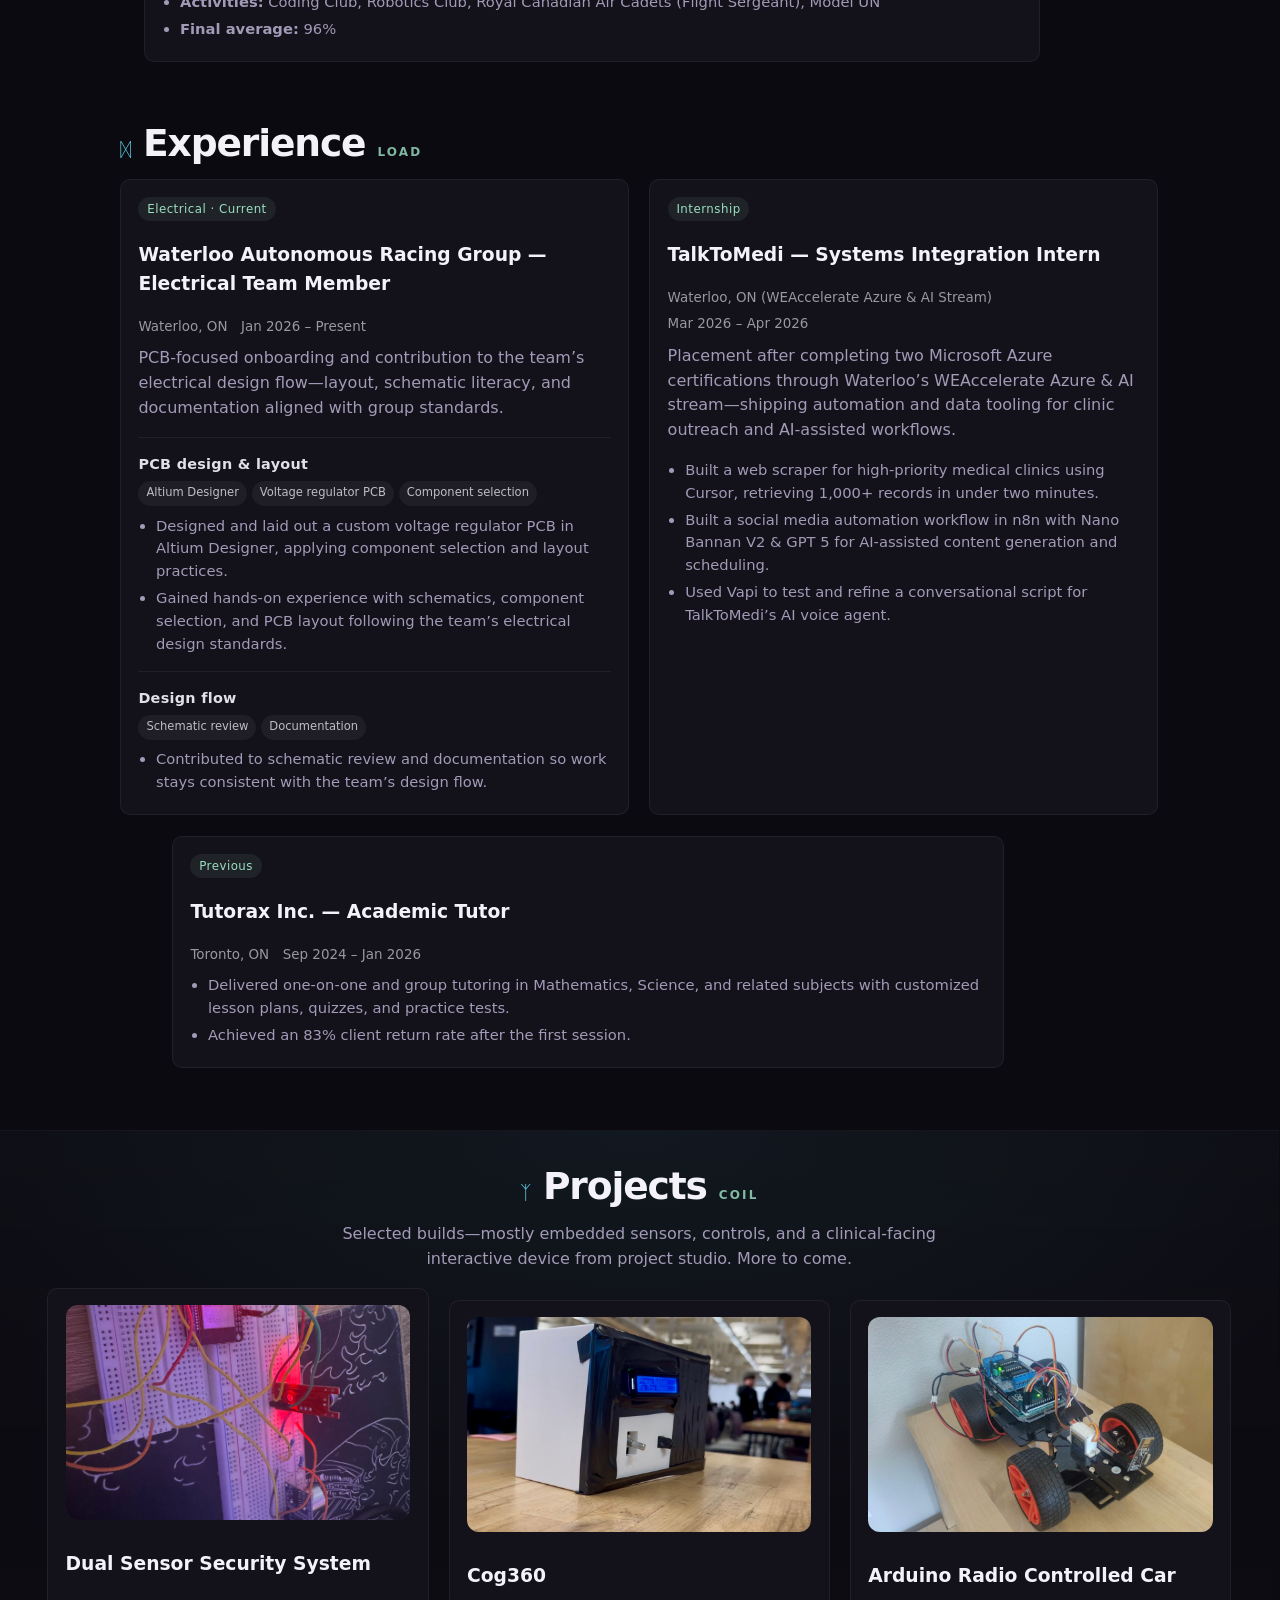
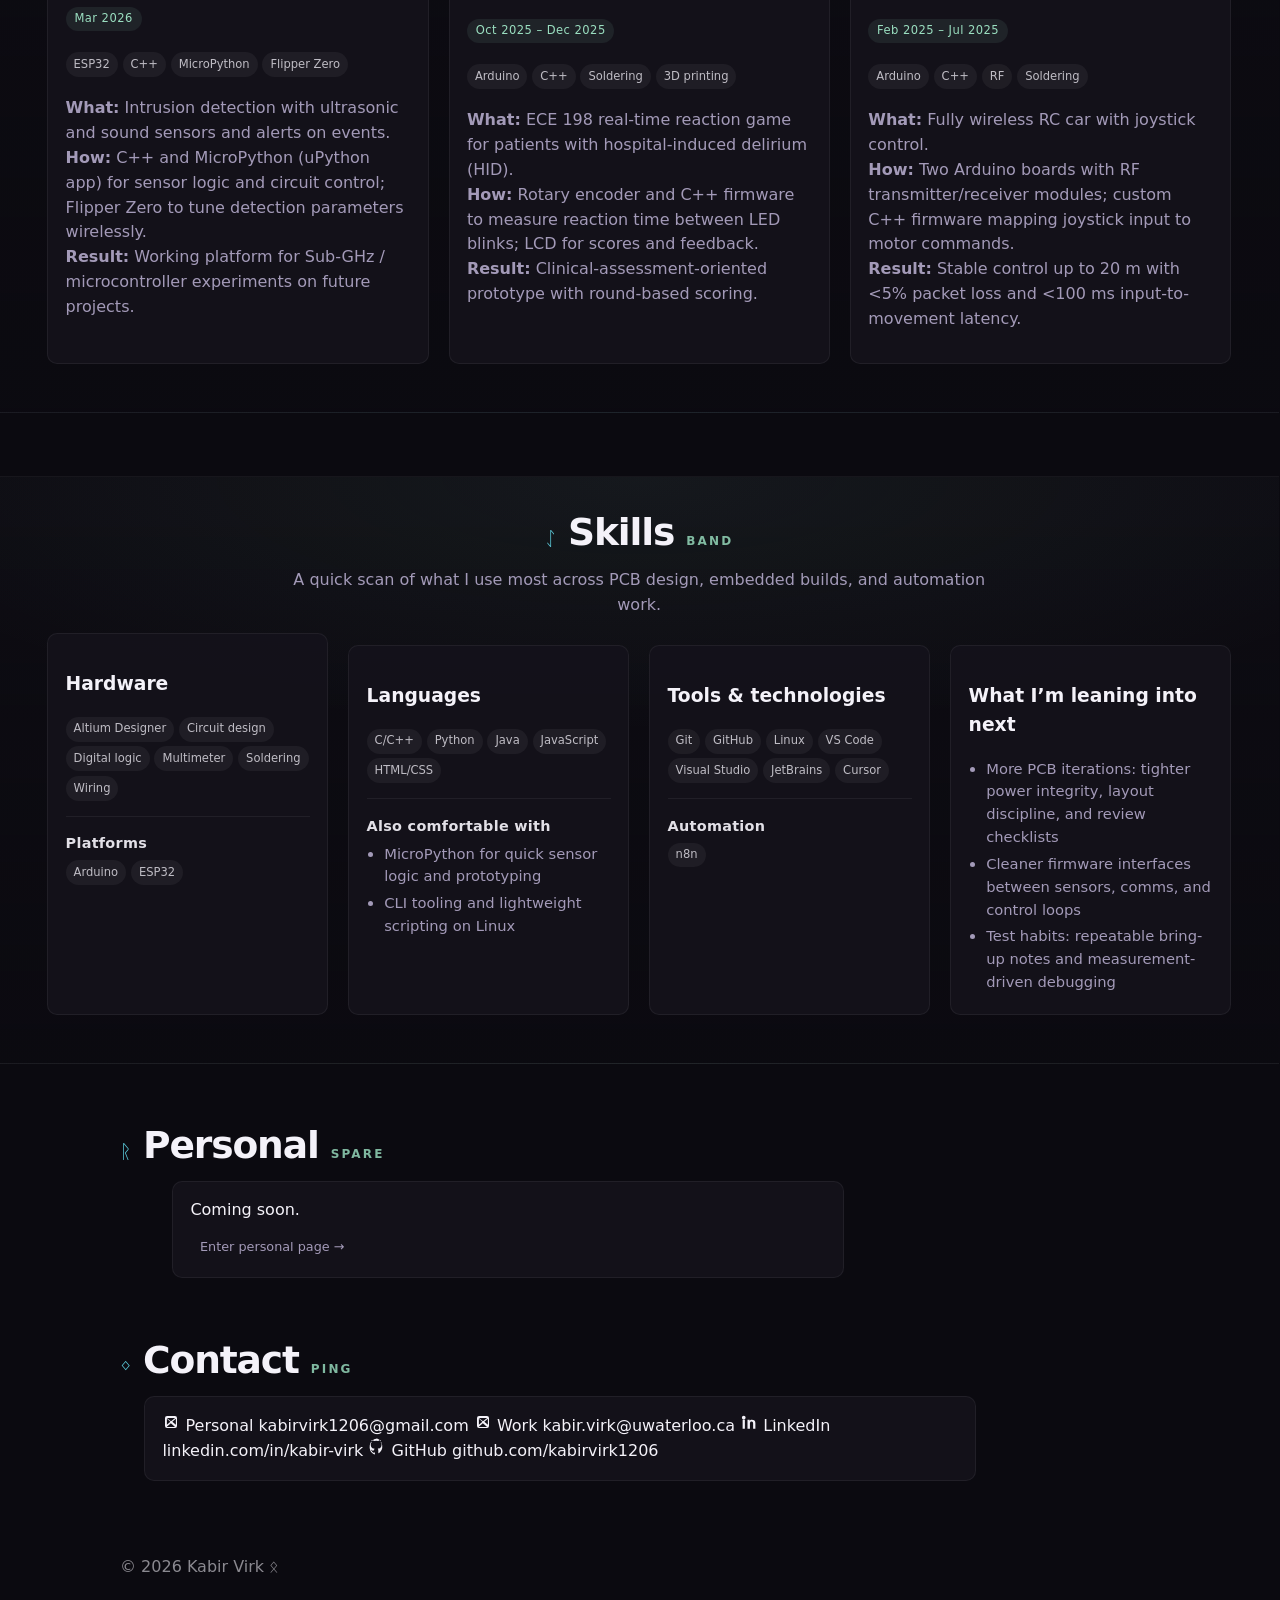
==== commit c90f1911: "updated layout Updated contact information and footer details." ====
--- a/src/index.html
+++ b/src/index.html
@@ -17,7 +17,7 @@
     <header>
       <div class="brand">
         <span class="logo">Kabir Virk</span>
-        <span class="logo-sub">PROJECTS • SKILLS • PERSONAL</span>
+        <span class="logo-sub">EXPERIENCE • PROJECTS • SKILLS</span>
       </div>
       <nav aria-label="Primary">
         <a class="nav-link" href="#about">About</a>
@@ -233,17 +233,17 @@
           </article>
 
           <article class="card project">
-            <div class="thumb thumb--image zoomable" role="button" tabindex="0" aria-label="View project image larger: COG360">
+            <div class="thumb thumb--image zoomable" role="button" tabindex="0" aria-label="View project image larger: Cog360">
               <img
                 src="../images/Cog360.jpeg"
-                alt="COG360 reaction-time game device with rotary encoder and display"
+                alt="Cog360 reaction-time game device with rotary encoder and display"
                 width="800"
                 height="500"
                 loading="lazy"
                 decoding="async"
               />
             </div>
-            <h3>COG360</h3>
+            <h3>Cog360</h3>
             <div class="meta-row" style="margin-bottom: 0.35rem;">
               <span class="pill" style="font-size: 0.72rem;">Oct 2025 – Dec 2025</span>
             </div>
@@ -392,19 +392,66 @@
           <h2>Contact</h2>
           <span class="section-tag">PING</span>
         </div>
-        <div class="card offset-1" style="max-width: 44rem;">
-          <p class="prose">Reach me by email or through LinkedIn and GitHub.</p>
-          <div class="tag-row">
-            <a class="nav-link" href="mailto:kabir.virk@uwaterloo.ca">Email</a>
-            <a class="nav-link" href="https://linkedin.com/in/kabir-virk" rel="noopener noreferrer">LinkedIn</a>
-            <a class="nav-link" href="https://github.com/kabirvirk1206" rel="noopener noreferrer">GitHub</a>
+        <div class="card offset-1 contact-card" style="max-width: 52rem;">
+          <div class="contact-grid">
+            <a class="contact-item" href="mailto:kabirvirk1206@gmail.com" aria-label="Email Kabir at kabirvirk1206@gmail.com">
+              <span class="contact-icon" aria-hidden="true">
+                <svg viewBox="0 0 24 24" width="18" height="18" focusable="false">
+                  <path fill="currentColor" d="M4 6.75A2.75 2.75 0 0 1 6.75 4h10.5A2.75 2.75 0 0 1 20 6.75v10.5A2.75 2.75 0 0 1 17.25 20H6.75A2.75 2.75 0 0 1 4 17.25V6.75Zm2.47-.25 5.1 4.05c.26.2.62.2.88 0l5.08-4.05H6.47Zm12.03 1.3-4.73 3.76 4.73 4.02V7.8ZM6.5 15.6l4.73-4.02L6.5 7.8v7.8Zm1.2 2.9h8.6a1.25 1.25 0 0 0 .85-.33l-5.34-4.54-5.34 4.54c.24.21.55.33.87.33Z"/>
+                </svg>
+              </span>
+              <span class="contact-text">
+                <span class="contact-label">Personal</span>
+                <span class="contact-value">kabirvirk1206@gmail.com</span>
+              </span>
+            </a>
+
+            <a class="contact-item" href="mailto:kabir.virk@uwaterloo.ca" aria-label="Email Kabir at kabir.virk@uwaterloo.ca">
+              <span class="contact-icon" aria-hidden="true">
+                <svg viewBox="0 0 24 24" width="18" height="18" focusable="false">
+                  <path fill="currentColor" d="M4 6.75A2.75 2.75 0 0 1 6.75 4h10.5A2.75 2.75 0 0 1 20 6.75v10.5A2.75 2.75 0 0 1 17.25 20H6.75A2.75 2.75 0 0 1 4 17.25V6.75Zm2.47-.25 5.1 4.05c.26.2.62.2.88 0l5.08-4.05H6.47Zm12.03 1.3-4.73 3.76 4.73 4.02V7.8ZM6.5 15.6l4.73-4.02L6.5 7.8v7.8Zm1.2 2.9h8.6a1.25 1.25 0 0 0 .85-.33l-5.34-4.54-5.34 4.54c.24.21.55.33.87.33Z"/>
+                </svg>
+              </span>
+              <span class="contact-text">
+                <span class="contact-label">Work</span>
+                <span class="contact-value">kabir.virk@uwaterloo.ca</span>
+              </span>
+            </a>
+
+            <a class="contact-item" href="https://linkedin.com/in/kabir-virk" rel="noopener noreferrer" aria-label="Open Kabir's LinkedIn">
+              <span class="contact-icon" aria-hidden="true">
+                <svg viewBox="0 0 24 24" width="18" height="18" focusable="false">
+                  <path fill="currentColor" d="M4.98 3.5a2.5 2.5 0 1 1 0 5 2.5 2.5 0 0 1 0-5ZM3.5 21V9h3v12h-3Zm6.5 0V9h2.9v1.64h.04c.4-.76 1.38-1.56 2.84-1.56C18.8 9.08 20.5 10.4 20.5 13.3V21h-3v-6.8c0-1.62-.58-2.73-2.04-2.73-1.11 0-1.77.75-2.06 1.47-.1.26-.14.62-.14.98V21h-3Z"/>
+                </svg>
+              </span>
+              <span class="contact-text">
+                <span class="contact-label">LinkedIn</span>
+                <span class="contact-value">linkedin.com/in/kabir-virk</span>
+              </span>
+            </a>
+
+            <a class="contact-item" href="https://github.com/kabirvirk1206" rel="noopener noreferrer" aria-label="Open Kabir's GitHub">
+              <span class="contact-icon" aria-hidden="true">
+                <svg viewBox="0 0 24 24" width="18" height="18" focusable="false">
+                  <path fill="currentColor" d="M12 .75A11.25 11.25 0 0 0 8.44 22c.56.1.77-.24.77-.54v-2.1c-3.12.68-3.78-1.3-3.78-1.3-.51-1.28-1.25-1.62-1.25-1.62-1.02-.7.08-.69.08-.69 1.12.08 1.7 1.16 1.7 1.16 1 .1 1.7-.72 2.11-1.04.1-.72.39-1.21.72-1.48-2.49-.29-5.11-1.26-5.11-5.6 0-1.24.44-2.25 1.16-3.04-.12-.28-.5-1.44.11-3 0 0 .95-.31 3.11 1.16a10.7 10.7 0 0 1 5.66 0c2.16-1.47 3.1-1.16 3.1-1.16.62 1.56.24 2.72.12 3 .72.79 1.16 1.8 1.16 3.04 0 4.35-2.62 5.3-5.12 5.59.4.35.77 1.05.77 2.12v3.14c0 .3.2.65.78.54A11.25 11.25 0 0 0 12 .75Z"/>
+                </svg>
+              </span>
+              <span class="contact-text">
+                <span class="contact-label">GitHub</span>
+                <span class="contact-value">github.com/kabirvirk1206</span>
+              </span>
+            </a>
           </div>
         </div>
       </section>
     </main>
 
     <footer>
-      <p class="footer-note">Kabir Virk </p>
+      <div class="footer-inner" role="contentinfo" aria-label="Site footer">
+        <span class="footer-left">© 2026 Kabir Virk</span>
+        <span class="footer-divider" aria-hidden="true"></span>
+        <span class="footer-rune" aria-hidden="true">ᛟ</span>
+      </div>
     </footer>
   </div>
 
@@ -418,4 +465,4 @@
 
   <script src="script.js"></script>
 </body>
-</html>+</html>
